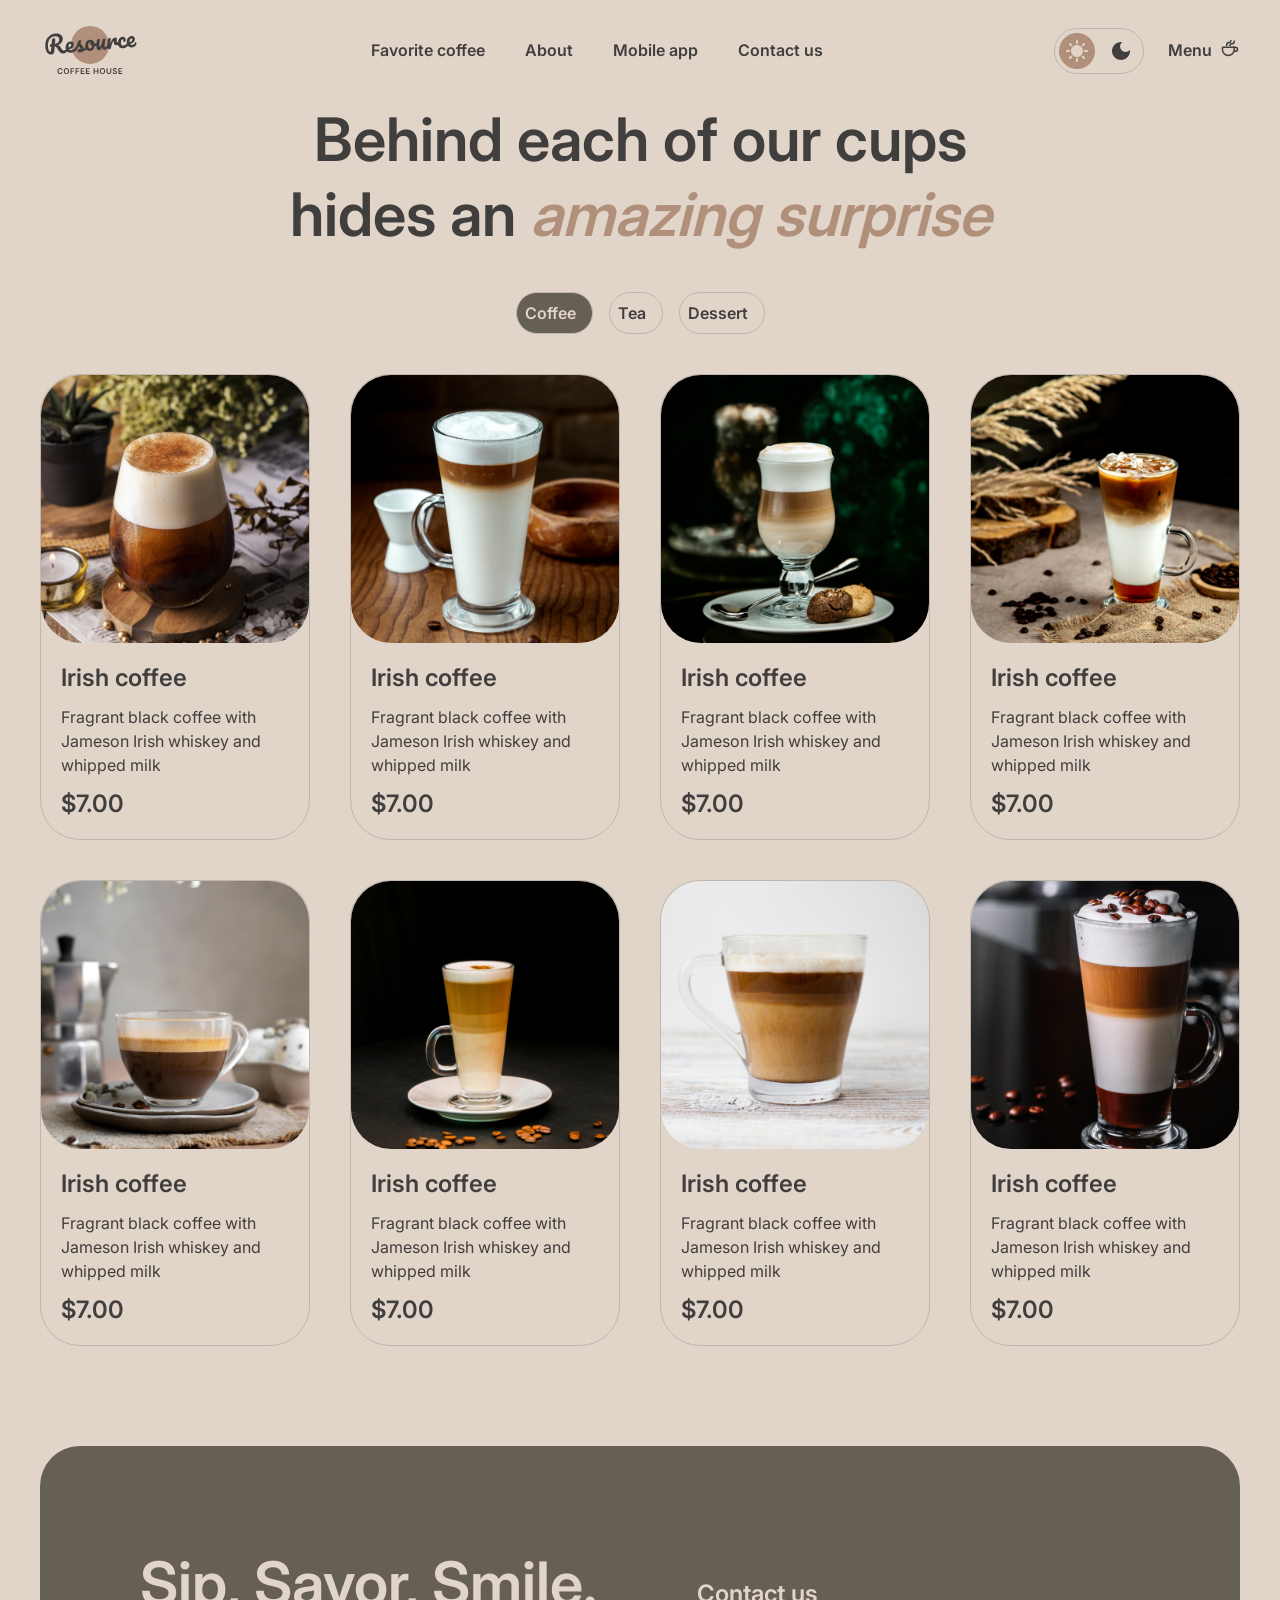
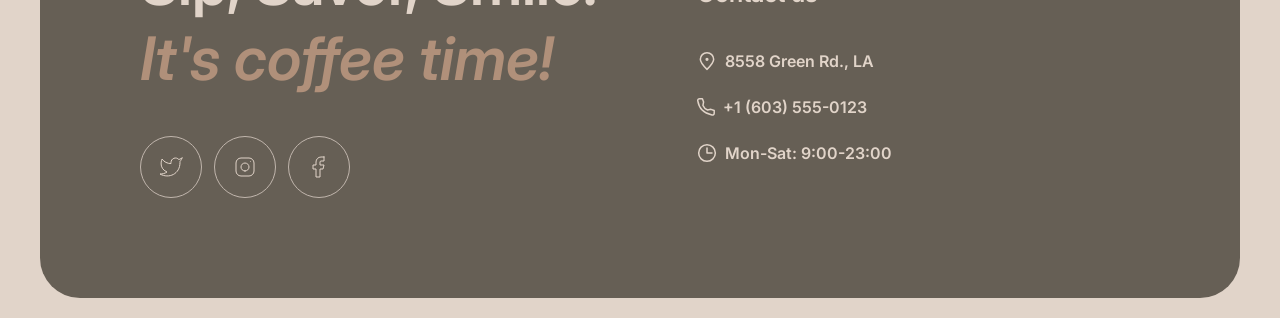
==== catalog.html @ 9a01bef1 "init: start part 2" ====
<!DOCTYPE html>
<html lang="en">

<head>
    <meta charset="UTF-8">
    <meta name="viewport" content="width=device-width, initial-scale=1.0">
    <link rel="shortcut icon" href="assets/icons/coffee-cup.svg" type="image/x-icon">
    <link rel="stylesheet" href="css/style.css">
    <title>Menu</title>
</head>

<body>
    <header class="header">
        <div class="wrapper header__wrapper">
            <a href="index.html">
                <img class="header__logo" src="assets/icons/logo.svg" alt="logo">
            </a>
            <nav class="header__navigation">
                <ul class="navigation">
                    <li class="navigation__item"><a href="index.html#favorite-coffee" class="header__link">Favorite
                            coffee</a>
                    </li>
                    <li class="navigation__item"><a href="index.html#about" class="header__link">About</a></li>
                    <li class="navigation__item"><a href="index.html#mobile-app" class="header__link">Mobile app</a>
                    </li>
                    <li class="navigation__item"><a href="#contact-us" class="header__link">Contact us</a></li>
                </ul>
            </nav>
            <div class="header__actions">
                <button class="theme-switch" type="button">
                    <span class="theme-switch__item theme-switch__item_active">
                        <img src="assets/icons/sun.svg" alt="Light theme" class="theme-switch__icon">
                    </span>
                    <span class="theme-switch__item">
                        <img src="assets/icons/moon.svg" alt="Dark theme"
                            class="theme-switch__icon theme-switch__icon_default">

                        <img src="assets/icons/moon-light.svg" alt=""
                            class="theme-switch__icon theme-switch__icon_hover">
                    </span>
                </button>
                <a href="catalog.html" class="header__link header__menu">Menu<img src="assets/icons/coffee-cup.svg"
                        alt="coffee-cup" class="header__icon"></a>
                <button class="hamburger" type="button">
                    <span class="hamburger__line"></span>
                </button>
            </div>
        </div>
    </header>

    <main class="menu">
        <div class="wrapper menu__wrapper">

            <h1 class="menu__title">
                Behind each of our cups hides an <span class="menu__accent">amazing surprise</span>
            </h1>

            <div class="menu__tabs">
                <button class="menu__tab menu__tab_active" type="button">
                    <span class="menu__tab-icon"></span>
                    Coffee
                </button>

                <button class="menu__tab" type="button">
                    <span class="menu__tab-icon">
                    </span>
                    Tea
                </button>

                <button class="menu__tab" type="button">
                    <span class="menu__tab-icon"></span>
                    Dessert
                </button>
            </div>
            <div class="menu__grid">
                <article class="card">
                    <img src="assets/images/coffee-1.jpg" alt="" class="card__image">

                    <div class="card__content">
                        <h2 class="card__title">Irish coffee</h2>
                        <p class="card__description">Fragrant black coffee with Jameson Irish whiskey and whipped milk
                        </p>
                        <p class="card__price">$7.00</p>
                    </div>
                </article>

                <article class="card">
                    <img src="assets/images/coffee-2.jpg" alt="" class="card__image">

                    <div class="card__content">
                        <h2 class="card__title">Irish coffee</h2>
                        <p class="card__description">Fragrant black coffee with Jameson Irish whiskey and whipped milk
                        </p>
                        <p class="card__price">$7.00</p>
                    </div>
                </article>

                <article class="card">
                    <img src="assets/images/coffee-3.jpg" alt="" class="card__image">

                    <div class="card__content">
                        <h2 class="card__title">Irish coffee</h2>
                        <p class="card__description">Fragrant black coffee with Jameson Irish whiskey and whipped milk
                        </p>
                        <p class="card__price">$7.00</p>
                    </div>
                </article>

                <article class="card">
                    <img src="assets/images/coffee-4.jpg" alt="" class="card__image">

                    <div class="card__content">
                        <h2 class="card__title">Irish coffee</h2>
                        <p class="card__description">Fragrant black coffee with Jameson Irish whiskey and whipped milk
                        </p>
                        <p class="card__price">$7.00</p>
                    </div>
                </article>

                <article class="card card_hidden">
                    <img src="assets/images/coffee-5.jpg" alt="" class="card__image">

                    <div class="card__content">
                        <h2 class="card__title">Irish coffee</h2>
                        <p class="card__description">Fragrant black coffee with Jameson Irish whiskey and whipped milk
                        </p>
                        <p class="card__price">$7.00</p>
                    </div>
                </article>

                <article class="card card_hidden">
                    <img src="assets/images/coffee-6.jpg" alt="" class="card__image">

                    <div class="card__content">
                        <h2 class="card__title">Irish coffee</h2>
                        <p class="card__description">Fragrant black coffee with Jameson Irish whiskey and whipped milk
                        </p>
                        <p class="card__price">$7.00</p>
                    </div>
                </article>

                <article class="card card_hidden">
                    <img src="assets/images/coffee-7.jpg" alt="" class="card__image">

                    <div class="card__content">
                        <h2 class="card__title">Irish coffee</h2>
                        <p class="card__description">Fragrant black coffee with Jameson Irish whiskey and whipped milk
                        </p>
                        <p class="card__price">$7.00</p>
                    </div>
                </article>

                <article class="card card_hidden">
                    <img src="assets/images/coffee-8.jpg" alt="" class="card__image">

                    <div class="card__content">
                        <h2 class="card__title">Irish coffee</h2>
                        <p class="card__description">Fragrant black coffee with Jameson Irish whiskey and whipped milk
                        </p>
                        <p class="card__price">$7.00</p>
                    </div>
                </article>

            </div>
            <button class="menu__refresh" type="button">
                <img src="assets/icons/refresh.svg" alt="Load more">
            </button>
        </div>
    </main>

    <footer id="contact-us" class="footer">
        <div class="wrapper footer__wrapper">
            <div class="footer__inner">
                <div class="footer__offer">
                    <h2 class="footer__title">Sip, Savor, Smile.<br>
                        <span class="footer__accent">It's coffee time!</span>
                    </h2>
                    <div class="footer__social">
                        <a href="https://x.com/?lang=ru" class="footer__social-button"><img
                                src="assets/icons/twitter.svg" alt="Twitter"></a>
                        <a href="https://www.instagram.com/?hl=ru" class="footer__social-button"><img
                                src="assets/icons/instagram.svg" alt="Instagram"></a>
                        <a href="https://www.facebook.com/?_rdr" class="footer__social-button"><img
                                src="assets/icons/facebook.svg" alt="Facebook"></a>
                    </div>
                </div>
                <address class="footer__contacts">
                    <strong class="footer__contacts-title">Contact us</strong>
                    <div class="footer__contact-info">
                        <a href="https://www.google.com/maps/search/?api=1&query=Green+Rd%2C+Los+Angeles%2C+CA"
                            target="_blank" rel="noopener noreferrer"
                            class="footer__contact-item footer__contact-link"><img src="assets/icons/pin-alt.svg"
                                alt="">8558 Green Rd., LA</a>
                        <a href="tel:+16035550123" class="footer__contact-item footer__contact-link"><img
                                src="assets/icons/path.svg" alt="">+1
                            (603)
                            555-0123</a>
                        <p class="footer__contact-item"><img src="assets/icons/clock.svg" alt="">Mon-Sat: 9:00-23:00</p>
                    </div>
                </address>
            </div>
        </div>
    </footer>
<script src="js/script.js"></script>
</body>

</html>
---- css/style.css ----
:root {
    /* background */
    --color-background-page: #E1D4C9;
    --color-background-container: #665F55;

    /* text */
    --color-text-primary: #403F3D;
    --color-text-accent: #B0907A;
    --color-text-inverse: #E1D4C9;

    /* border */
    --color-border-primary: #C1B6AD;

}

@font-face {
    font-family: 'Inter Variable';
    src: url('../assets/fonts/Inter-VariableFont_opsz,wght.ttf') format('truetype');
    font-weight: 100 900;
    font-style: normal;
    font-display: swap;
}

@font-face {
    font-family: 'Inter Variable Italic';
    src: url('../assets/fonts/Inter-Italic-VariableFont_opsz,wght.ttf') format('truetype');
    font-weight: 100 900;
    font-style: italic;
    font-display: swap;
}

* {
    padding: 0;
    margin: 0;
    box-sizing: border-box;
}

html {
    font-size: 62.5%;
    scroll-behavior: smooth;
}

body {
    font-family: 'Inter Variable', sans-serif;
}

.wrapper {
    max-width: 144rem;
    width: 100%;
    margin: 0 auto;
    padding: 0 4rem;
}

.header__logo {
    width: 10rem;
    height: 6rem;
}

.header__icon {
    width: 2rem;
    height: 2rem;
}

.header__wrapper {
    padding-top: 2rem;
    padding-bottom: 2rem;
    display: flex;
    justify-content: space-between;
    align-items: center;
}

.header {
    background-color: var(--color-background-page);
}

.navigation {
    display: flex;
    gap: 4rem;
}

.navigation__item {
    list-style: none;
}

.header__link {
    font-weight: 600;
    font-size: 1.6rem;
    line-height: 1.5;
    color: var(--color-text-primary);
    text-decoration: none;
    display: flex;
    gap: 0.8rem;
    transition: border-color 0.3s;
    border-bottom: 0.2rem solid transparent;
}

.header__link:hover {
    border-bottom: 0.2rem solid var(--color-text-primary);
}

.header__actions {
    display: flex;
    align-items: center;
    gap: 2.4rem;
}

.theme-switch {
    border: 0.1rem solid var(--color-border-primary);
    border-radius: 10rem;
    background-color: var(--color-background-page);
    display: flex;
    gap: 0.8rem;
    padding: 0.4rem;
    cursor: pointer;
}

.theme-switch__item {
    width: 3.6rem;
    height: 3.6rem;
    border-radius: 50%;

    display: flex;
    align-items: center;
    justify-content: center;
}

.theme-switch__item_active {
    background-color: var(--color-text-accent);
}

.theme-switch__icon_hover {
    display: none;
}

.theme-switch:hover .theme-switch__item:not(.theme-switch__item_active) .theme-switch__icon_default {
    display: none;
}

.theme-switch:hover .theme-switch__item:not(.theme-switch__item_active) {
    background-color: var(--color-background-container);
}

.theme-switch:hover .theme-switch__item:not(.theme-switch__item_active) .theme-switch__icon_hover {
    display: block;
}

.footer {
    background-color: var(--color-background-page);
}

.footer__wrapper {
    padding-bottom: 2rem;
}

.footer__inner {
    border-radius: 4rem;
    background-color: var(--color-background-container);
    padding: 10rem;

    display: flex;
    align-items: center;
    gap: 10rem;
}

.footer__title {
    font-family: inherit;
    font-size: 6rem;
    font-weight: 600;
    line-height: 1.25;
    color: var(--color-text-inverse);
}

.footer__accent {
    font-family: 'Inter Variable Italic', sans-serif;
    font-style: italic;
    font-variation-settings: "ital"1;
    color: var(--color-text-accent);
}

.footer__offer {
    display: flex;
    flex-direction: column;
    gap: 4rem;
}

.footer__social-button {
    display: flex;
    align-items: center;
    justify-content: center;
    border-radius: 50%;
    border: 0.1rem solid var(--color-border-primary);
    padding: 1.8rem;
    text-decoration: none;
    transition: background-color 0.3s;
}

.footer__social {
    display: flex;
    gap: 1.2rem;
}

.footer__contacts-title {
    font-size: 2.4rem;
    font-weight: 600;
    line-height: 1.25;
    font-style: normal;
    color: var(--color-text-inverse);
}

.footer__contacts {
    display: flex;
    flex-direction: column;
    gap: 4rem;
}

.footer__contact-info {
    display: flex;
    flex-direction: column;
    gap: 1.6rem;
}

.footer__contact-item {
    display: flex;
    align-items: center;
    gap: 0.8rem;

    font-style: normal;
    color: var(--color-text-inverse);
    font-weight: 600;
    font-size: 1.6rem;
    line-height: 1.5;
}

.footer__contact-link {
    align-self: flex-start;
    text-decoration: none;
    border-bottom: 0.2rem solid transparent;
    padding-bottom: 0.4rem;
    transition: border-color 0.3s;
}

.footer__contact-link:hover {
    border-bottom: 0.2rem solid var(--color-text-inverse);
}

.footer__social-button:hover {
    background-color: var(--color-background-page);
}

.footer__social-button img {
    transition: filter 0.3s;
}

.footer__social-button:hover img {
    filter: brightness(0) saturate(100%) invert(37%) sepia(8%) saturate(560%) hue-rotate(356deg) brightness(91%) contrast(88%);
}

.main {
    background-color: var(--color-background-page);
    padding-bottom: 10rem;

    display: flex;
    flex-direction: column;
    gap: 10rem;
}

.hero {
    background-image: url('../assets/images/img-hero.jpg');
    background-size: cover;
    background-position: center;
    background-repeat: no-repeat;
    border-radius: 4rem;
    padding: 10rem;

    display: flex;
    flex-direction: column;
    align-items: flex-start;
    gap: 4rem;
}

.hero__title {
    font-size: 7.2rem;
    font-weight: 600;
    line-height: 1.05;
    color: var(--color-text-inverse);
    max-width: 53rem;
}

.hero__accent {
    color: var(--color-text-accent);
    font-style: italic;
}

.hero__description {
    font-size: 1.6rem;
    font-weight: 400;
    line-height: 1.5;
    color: var(--color-text-inverse);
    max-width: 53rem;
}

.hero__button {
    width: 20rem;

    font-size: 1.6rem;
    font-weight: 600;
    line-height: 1.5;
    color: var(--color-text-primary);
    background-color: var(--color-text-inverse);
    padding: 2rem 0;
    border: none;
    border-radius: 10rem;
    cursor: pointer;
    text-decoration: none;

    display: flex;
    align-items: center;
    justify-content: center;
    gap: 0.8rem;
}

.hero__button::after {
    content: '';
    width: 2rem;
    height: 2rem;
    background-image: url('../assets/icons/coffee-cup.svg');
    background-size: contain;
    background-repeat: no-repeat;

    display: none;
}

.hero__button:hover::after {
    display: block;
}

.main__wrapper {
    display: flex;
    flex-direction: column;
    gap: 10rem;
}

.favorite-coffee {
    display: flex;
    flex-direction: column;
    gap: 4rem;
}

.favorite-coffee__title {
    font-size: 6rem;
    font-weight: 600;
    line-height: 1.25;
    color: var(--color-text-primary);
    text-align: center;
}

.favorite-coffee__accent {
    font-style: italic;
    color: var(--color-text-accent);
}

.slider {
    display: flex;
    justify-content: space-between;
    align-items: center;
}

.slider__button {
    width: 6rem;
    height: 6rem;
    border-radius: 50%;
    border: 0.1rem solid var(--color-background-container);
    background-color: var(--color-background-page);

    flex-shrink: 0;

    cursor: pointer;
    transition: background-color 0.3s;
}

.slide__title {
    font-size: 2.4rem;
    font-weight: 600;
    line-height: 1.25;
    color: var(--color-text-primary);
}

.slide__description {
    font-size: 1.6rem;
    font-weight: 400;
    line-height: 1.5;
    color: var(--color-text-primary);

    max-width: 46rem;
    text-align: center;
}

.slide__price {
    font-size: 2.4rem;
    font-weight: 600;
    line-height: 1.25;
    color: var(--color-text-primary);
}

.slider__content {
    display: flex;
    flex-direction: column;
    min-width: 0;
}

.slide__img {
    margin-bottom: 2rem;
}

.slide__info {
    display: flex;
    flex-direction: column;
    align-items: center;
    gap: 1.6rem;
    margin-bottom: 4rem;
}

.slide__control {
    width: 4rem;
    height: 0.4rem;
    background-color: var(--color-border-primary);
    border-radius: 0.2rem;
}

.slide__control_active {
    background-color: var(--color-background-container);
}

.slider__controls {
    display: flex;
    justify-content: center;
    gap: 1.2rem;
}

.slider__img {
    transition: filter 0.3s;
}

.slider__button:hover .slider__img {
    filter: brightness(0) saturate(100%) invert(86%) sepia(9%) saturate(300%) hue-rotate(350deg) brightness(91%) contrast(90%);
}

.slider__button:hover {
    background-color: var(--color-background-container);
}

.about {
    display: flex;
    flex-direction: column;
    gap: 4rem;
}

.about__description {
    font-size: 6rem;
    font-weight: 600;
    line-height: 1.25;
    color: var(--color-text-primary);
}

.about__accent {
    font-style: italic;
    color: var(--color-text-accent);
}

.about__images {
    display: flex;
    gap: 4rem;
}

.about__images-column {
    display: flex;
    flex-direction: column;
    gap: 4rem;
    flex: 1;
}

.about__img {
    width: 100%;
    object-fit: cover;
    border-radius: 2rem;
    transition: transform 0.3s ease;
}

.about__img:hover {
    transform: scale(0.9);
}

.about__img_large {
    aspect-ratio: 660 / 590;
}

.about__img_small {
    aspect-ratio: 660 / 430;
}

.mobile-app {
    display: flex;
    gap: 10rem;
}

.mobile-app__title {
    font-size: 6rem;
    font-weight: 600;
    line-height: 1.25;
    color: var(--color-text-primary);
}

.mobile-app__accent {
    font-style: italic;
    color: var(--color-text-accent);
}

.mobile-app__content {
    display: flex;
    flex-direction: column;
    gap: 4rem;
    justify-content: center;
}

.mobile-app__description {
    font-size: 1.6rem;
    font-weight: 400;
    line-height: 1.5;
    color: var(--color-text-primary);
}

.mobile-app__button {
    text-decoration: none;

    display: flex;
    gap: 0.8rem;
    align-items: center;

    padding-left: 2rem;
    padding-top: 1.2rem;
    padding-bottom: 1.2rem;
    border: 0.1rem solid var(--color-background-container);
    border-radius: 10rem;

    width: 20rem;
    color: var(--color-text-primary);
}

.mobile-app__buttons {
    display: flex;
    gap: 2rem;
}

.mobile-app__button-name {
    font-size: 1.6rem;
    font-weight: 600;
    line-height: 1.5;
    color: var(--color-text-primary);

    display: flex;
    flex-direction: column;
    gap: 0.2rem;
}

.mobile-app__button-label {
    font-size: 1rem;
    font-weight: 600;
    line-height: 1.4;
    color: var(--color-text-primary);
    transition: background-color 0.3s, color 0.3s;
}

.mobile-app__button:hover {
    background-color: var(--color-background-container);
    color: var(--color-text-inverse);
    border-color: var(--color-background-container);
}

.mobile-app__button img {
    transition: filter 0.3s;
}

.mobile-app__button:hover img {
    filter: brightness(0) saturate(100%) invert(86%) sepia(9%) saturate(300%) hue-rotate(350deg) brightness(91%) contrast(90%);
}

.mobile-app__button-name,
.mobile-app__button-label {
    color: inherit;
}

.mobile-app__img {
    max-width: 100%;
    height: auto;
    object-position: center;
    display: block;
}

.slide {
    display: none;
}

.slide_active {
    display: flex;
    flex-direction: column;
}

.menu {
    background-color: var(--color-background-page);
    padding-bottom: 10rem;
}

.menu__title {
    font-size: 6rem;
    font-weight: 600;
    line-height: 1.25;
    color: var(--color-text-primary);

    max-width: 80rem;

    text-align: center;

}

.menu__accent {
    color: var(--color-text-accent);
    font-style: italic;
}

.menu__wrapper {
    display: flex;
    flex-direction: column;
    align-items: center;
    gap: 4rem;
}

.menu__tabs {
    display: flex;
    gap: 1.6rem;
}

.menu__tab {
    font-family: inherit;
    font-weight: 600;
    font-size: 1.6rem;
    line-height: 1.5;
    border-radius: 10rem;
    padding: 0.8rem 1.6rem 0.8rem 0.8rem;
    border: 0.1rem solid var(--color-border-primary);
    color: var(--color-text-primary);
    background-color: var(--color-background-page);
    cursor: pointer;
    transition: background-color 0.3s, color 0.3s;
}

.menu__tab_active {
    background-color: var(--color-background-container);
    color: var(--color-text-inverse);
}

.menu__tab:hover {
    background-color: var(--color-background-container);
    color: var(--color-text-inverse);
}

.card__title {
    font-weight: 600;
    font-size: 2.4rem;
    line-height: 1.25;
    color: var(--color-text-primary);
}

.card__description {
    font-weight: 400;
    font-size: 1.6rem;
    line-height: 1.5;
    color: var(--color-text-primary);
}

.card__price {
    font-weight: 600;
    font-size: 2.4rem;
    line-height: 1.25;
    color: var(--color-text-primary);
}

.card {
    display: flex;
    flex-direction: column;
    border: 0.1rem solid var(--color-border-primary);
    border-radius: 4rem;
    width: calc((100% - 12rem) / 4);
    transition: transform 0.3s ease;
}

.card:hover {
    transform: scale(0.9);
}

.card__image {
    border-radius: 4rem;
}

.card__content {
    padding: 2rem;

    display: flex;
    flex-direction: column;
    gap: 1.2rem;
}

.menu__grid {
    display: flex;
    flex-wrap: wrap;
    gap: 4rem;
}

.hamburger {
    display: none;
    position: relative;
    width: 4.4rem;
    height: 4.4rem;
    border: 0.1rem solid var(--color-background-container);
    background-color: var(--color-background-page);
    border-radius: 50%;

    cursor: pointer;
    flex-shrink: 0;

    &::after {
        content: '';
        display: inline-block;
        position: absolute;
        background-color: var(--color-background-container);
        width: 1.8rem;
        height: 0.2rem;
        top: 2.6rem;
        left: 1.3rem;
    }
}

.hamburger__line {
    display: inline-block;
    position: absolute;
    background-color: var(--color-background-container);
    width: 1.8rem;
    height: 0.3rem;
    top: 1.6rem;
    left: 1.3rem;
}

.menu__refresh {
    width: 6rem;
    height: 6rem;
    border: 0.1rem solid var(--color-background-container);
    border-radius: 50%;
    background-color: var(--color-background-page);
    cursor: pointer;
    display: none;
}

@media (max-width: 1240px) {
    .card {
        width: calc((100% - 8rem) / 3);
    }
}

@media (max-width: 1000px) {
    .footer__inner {
        flex-direction: column;
        align-items: flex-start;
    }

    .card {
        width: calc((100% - 4rem) / 2);
    }
}

@media (max-width: 900px) {
    .navigation {
        gap: 1.5rem;
    }
}

@media (max-width: 768px) {
    .hamburger {
        display: block;
    }

    .header__navigation {
        display: none;
    }

    .header__menu {
        display: none;
    }

    .mobile-app__img {
        max-width: 100%;
    }

    .hero {
        padding-left: 6rem;
    }

    .about__images {
        flex-direction: column;
    }

    .about__img_small {
        display: none;
    }

    .mobile-app {
        flex-direction: column;
    }

    .footer__inner {
        flex-direction: column;
        align-items: flex-start;
    }

    .menu__refresh {
        display: block;
    }

    .card_hidden {
        display: none;
    }
}

@media (max-width: 505px) {
    .wrapper {
        padding-left: 1.6rem;
        padding-right: 1.6rem;
    }

    .hero__title {
        font-size: 4.2rem;
        line-height: 1.15;
    }

    .hero {
        padding: 6rem 1.6rem;
    }

    .favorite-coffee__title {
        font-size: 3.2rem;
    }

    .slider__button {
        display: none;
    }

    .about__description {
        font-size: 3.2rem;
    }

    .mobile-app__title {
        font-size: 3.2rem;
    }

    .mobile-app__buttons {
        flex-direction: column;
    }

    .footer__title {
        font-size: 3.2rem;
    }

    .footer__inner {
        padding: 6rem 1.6rem;
        gap: 4rem;
    }

}

@media (max-width: 380px) {
    .wrapper {
        padding-left: 1.6rem;
        padding-right: 1.6rem;
    }

    .hero__title {
        font-size: 4.2rem;
        line-height: 1.15;
    }

    .hero {
        padding: 6rem 1.6rem;
    }

    .favorite-coffee__title {
        font-size: 3.2rem;
    }

    .slider__button {
        display: none;
    }

    .about__description {
        font-size: 3.2rem;
    }

    .about__img_large {
        aspect-ratio: auto;
        height: 59rem;
        object-fit: cover;
    }


    .mobile-app__title {
        font-size: 3.2rem;
    }

    .mobile-app__buttons {
        flex-direction: column;
    }

    .footer__title {
        font-size: 3.2rem;
    }

    .footer__inner {
        padding: 6rem 1.6rem;
        gap: 4rem;
    }

    .header__actions {
        gap: 1.2rem;
    }

    .menu__title {
        font-size: 3.2rem;
    }

    .menu__tabs {
        width: 100%;
    }

    .menu__tab {
        flex: 1;
    }

    .card {
        width: 100%;
    }


}
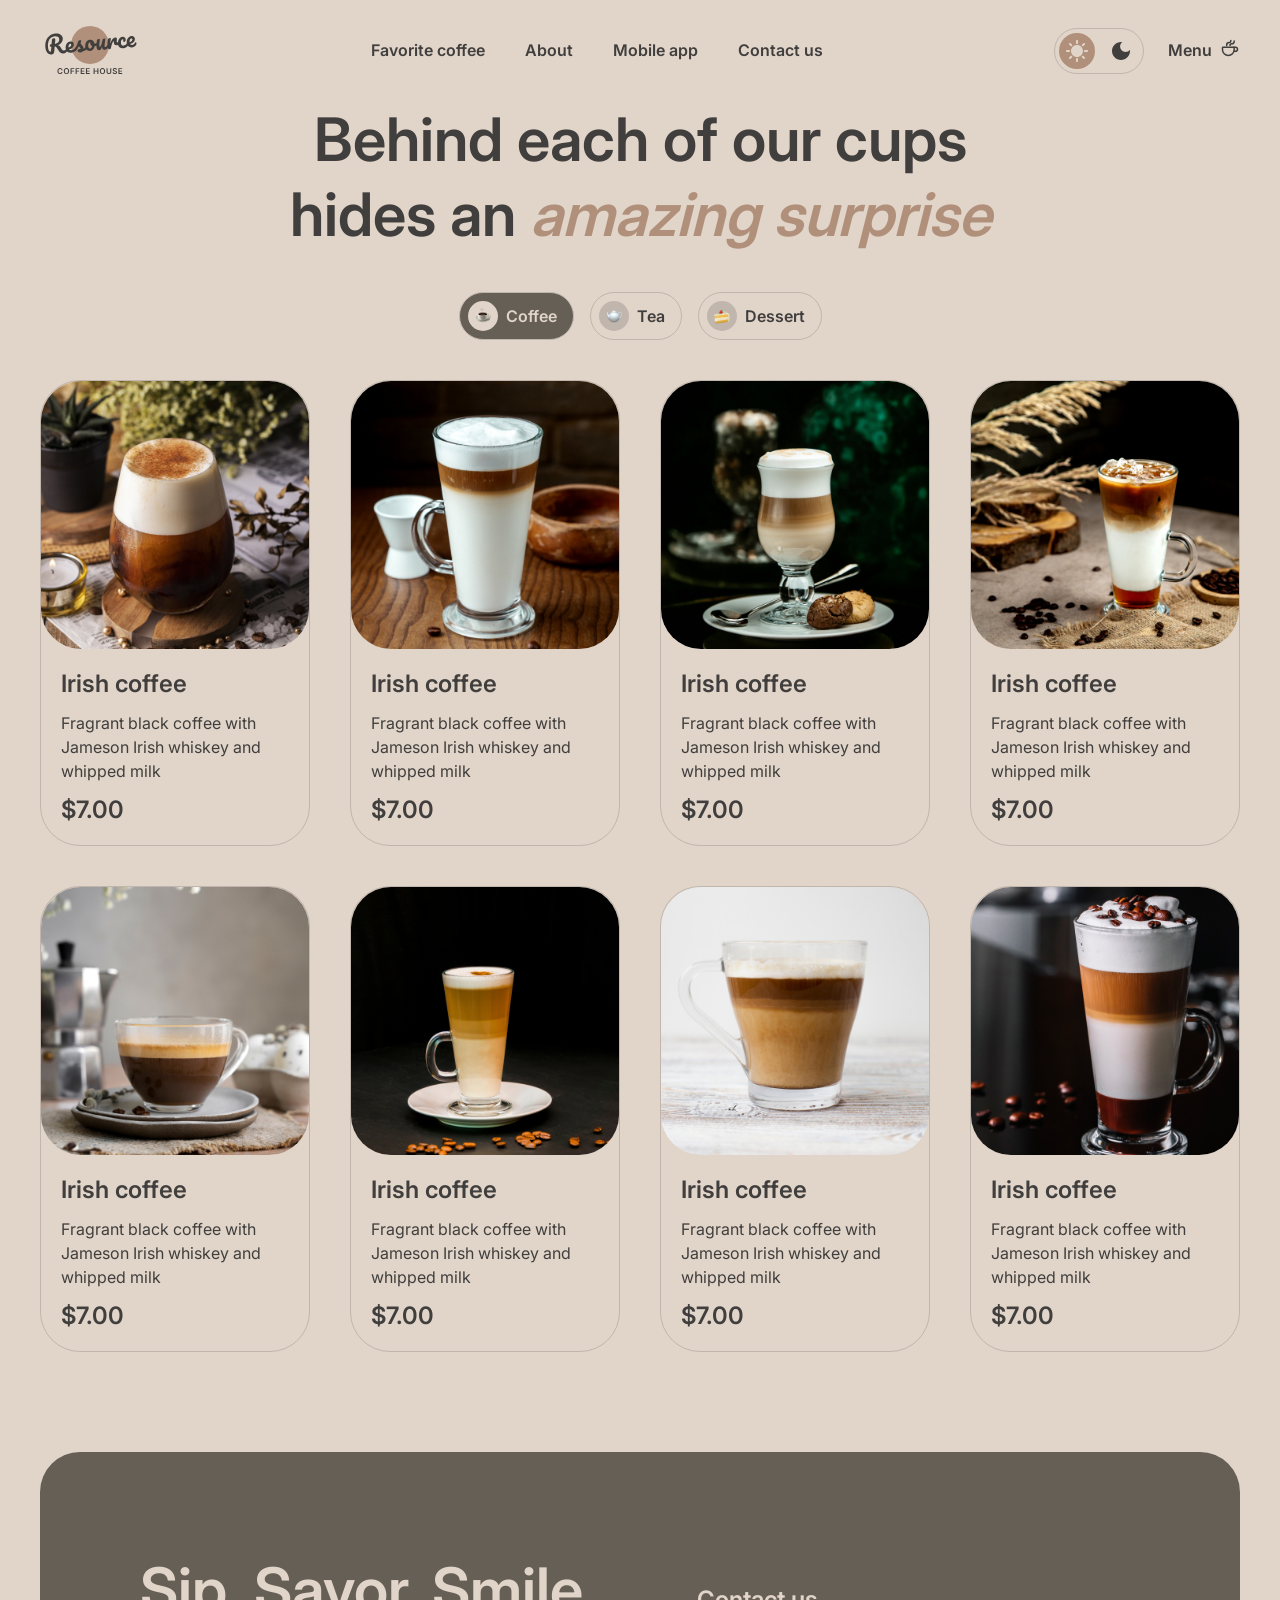
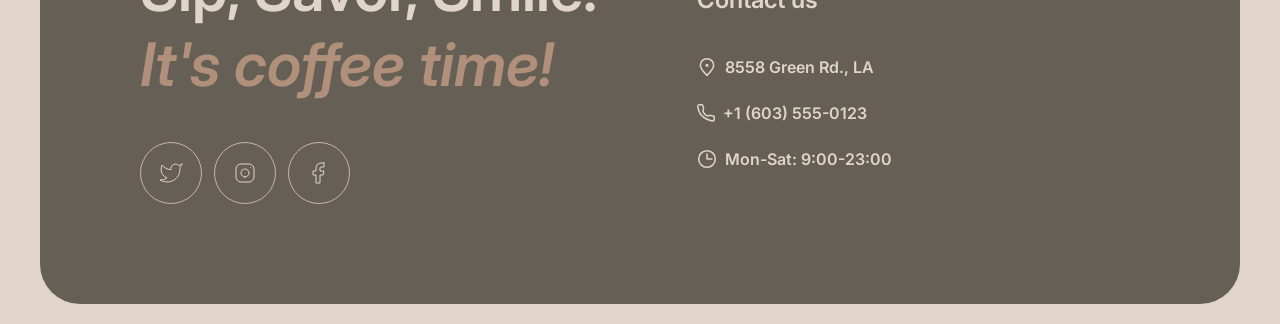
==== commit 44a29841: "fix: add images to menu tabs" ====
--- a/catalog.html
+++ b/catalog.html
@@ -57,18 +57,23 @@
 
             <div class="menu__tabs">
                 <button class="menu__tab menu__tab_active" type="button">
-                    <span class="menu__tab-icon"></span>
+                    <span class="menu__tab-icon menu__tab-icon_active">
+                        <img src="assets/images/coffee.png" alt="" class="menu__tab-img">
+                    </span>
                     Coffee
                 </button>
 
                 <button class="menu__tab" type="button">
                     <span class="menu__tab-icon">
+                        <img src="assets/images/tea.png" alt="" class="menu__tab-img">
                     </span>
                     Tea
                 </button>
 
                 <button class="menu__tab" type="button">
-                    <span class="menu__tab-icon"></span>
+                    <span class="menu__tab-icon">
+                        <img src="assets/images/dessert.png" alt="" class="menu__tab-img">
+                    </span>
                     Dessert
                 </button>
             </div>
@@ -201,7 +206,7 @@
             </div>
         </div>
     </footer>
-<script src="js/script.js"></script>
+    <script src="js/script.js"></script>
 </body>
 
 </html>
--- a/css/style.css
+++ b/css/style.css
@@ -651,6 +651,10 @@
     background-color: var(--color-background-page);
     cursor: pointer;
     transition: background-color 0.3s, color 0.3s;
+
+    display: flex;
+    align-items: center;
+    gap: 0.8rem;
 }
 
 .menu__tab_active {
@@ -661,6 +665,32 @@
 .menu__tab:hover {
     background-color: var(--color-background-container);
     color: var(--color-text-inverse);
+}
+
+.menu__tab-icon {
+    display: flex;
+    justify-content: center;
+    align-items: center;
+    border-radius: 50%;
+    width: 3rem;
+    height: 3rem;
+    padding: 0 0.7rem;
+
+    background-color: var(--color-border-primary);
+    transition: background-color 0.3s;
+}
+
+.menu__tab:hover .menu__tab-icon {
+    background-color: var(--color-text-inverse);
+}
+
+.menu__tab-icon_active {
+    background-color: var(--color-text-inverse);
+}
+
+.menu__tab-img {
+    max-width: 100%;
+    max-height: 100%;
 }
 
 .card__title {
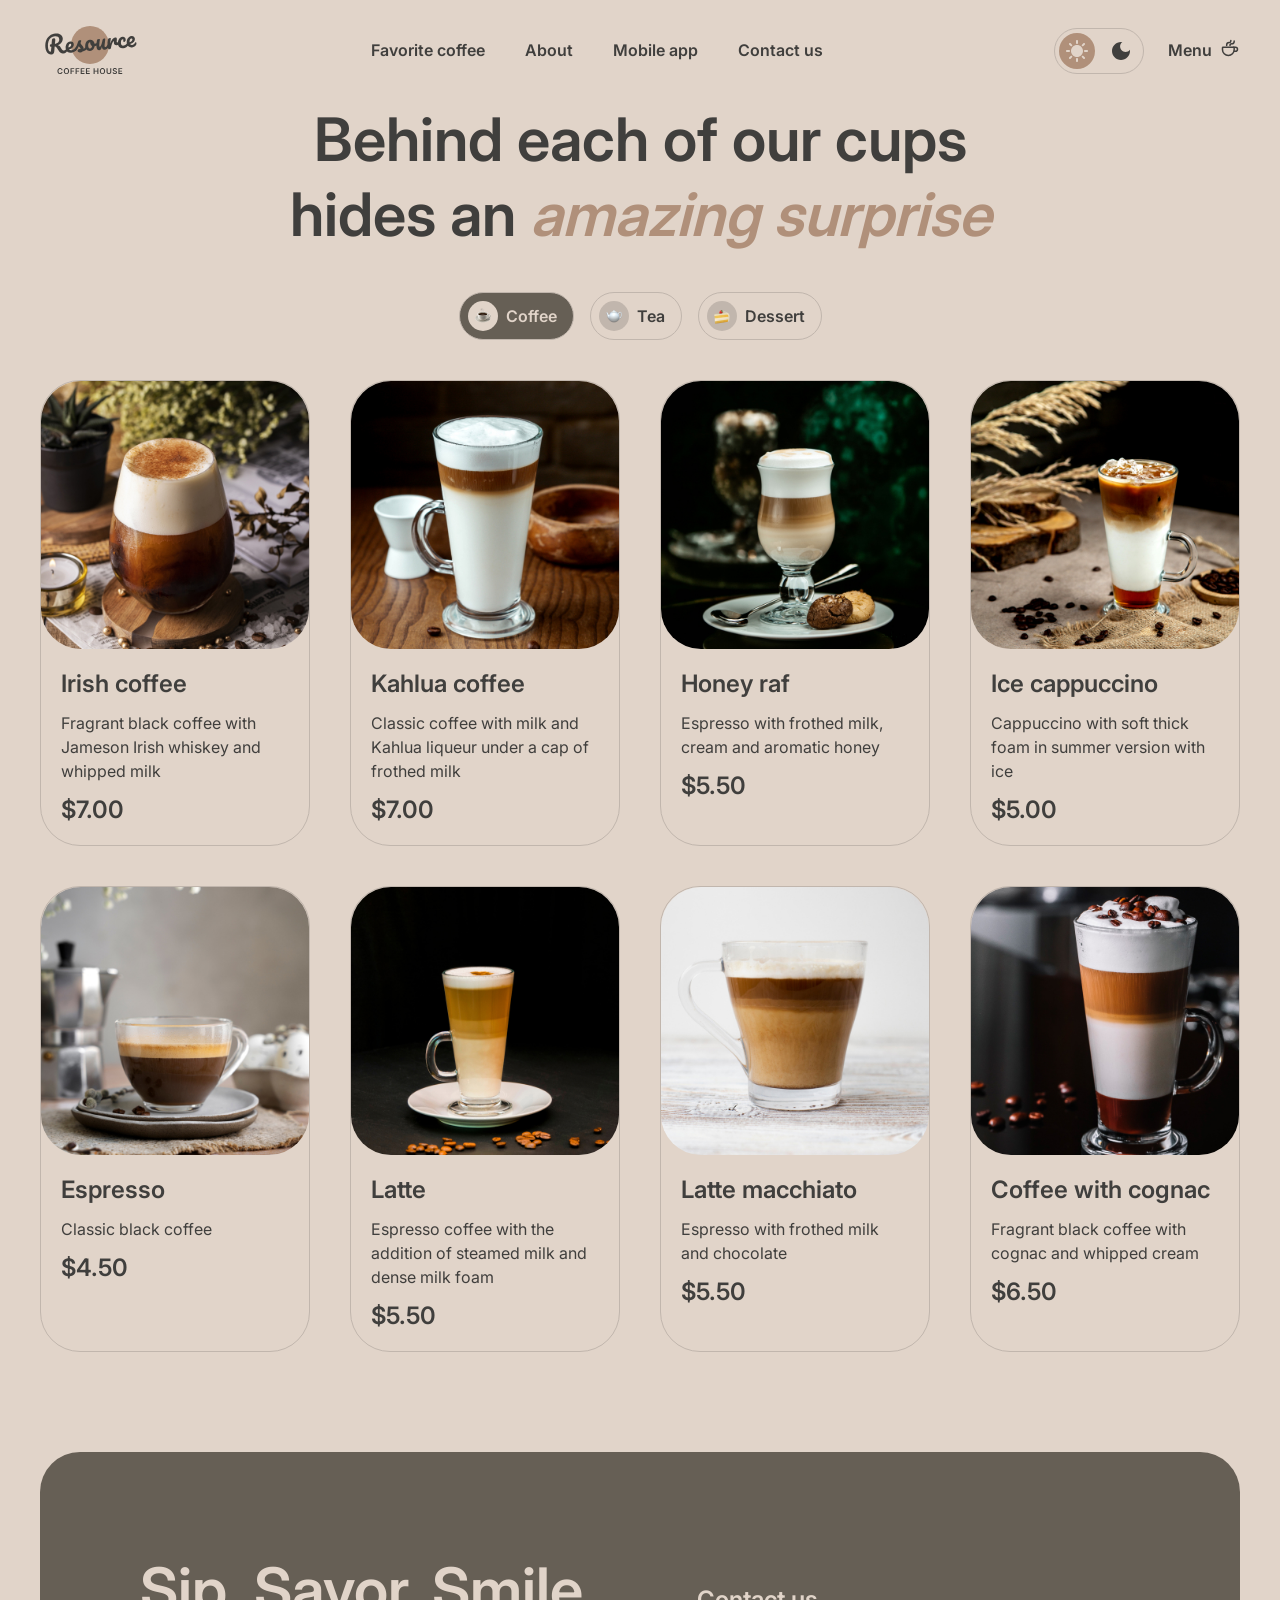
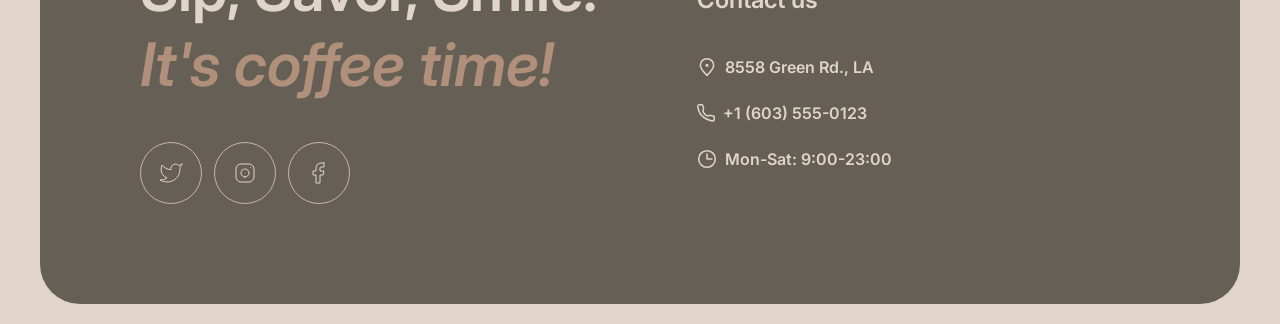
==== commit 8be83c3d: "feat: add product filtering by category" ====
--- a/catalog.html
+++ b/catalog.html
@@ -56,8 +56,8 @@
             </h1>
 
             <div class="menu__tabs">
-                <button class="menu__tab menu__tab_active" type="button">
-                    <span class="menu__tab-icon menu__tab-icon_active">
+                <button class="menu__tab" type="button">
+                    <span class="menu__tab-icon">
                         <img src="assets/images/coffee.png" alt="" class="menu__tab-img">
                     </span>
                     Coffee
@@ -206,7 +206,7 @@
             </div>
         </div>
     </footer>
-    <script src="js/script.js"></script>
+    <script type="module" src="js/catalog.js"></script>
 </body>
 
 </html>
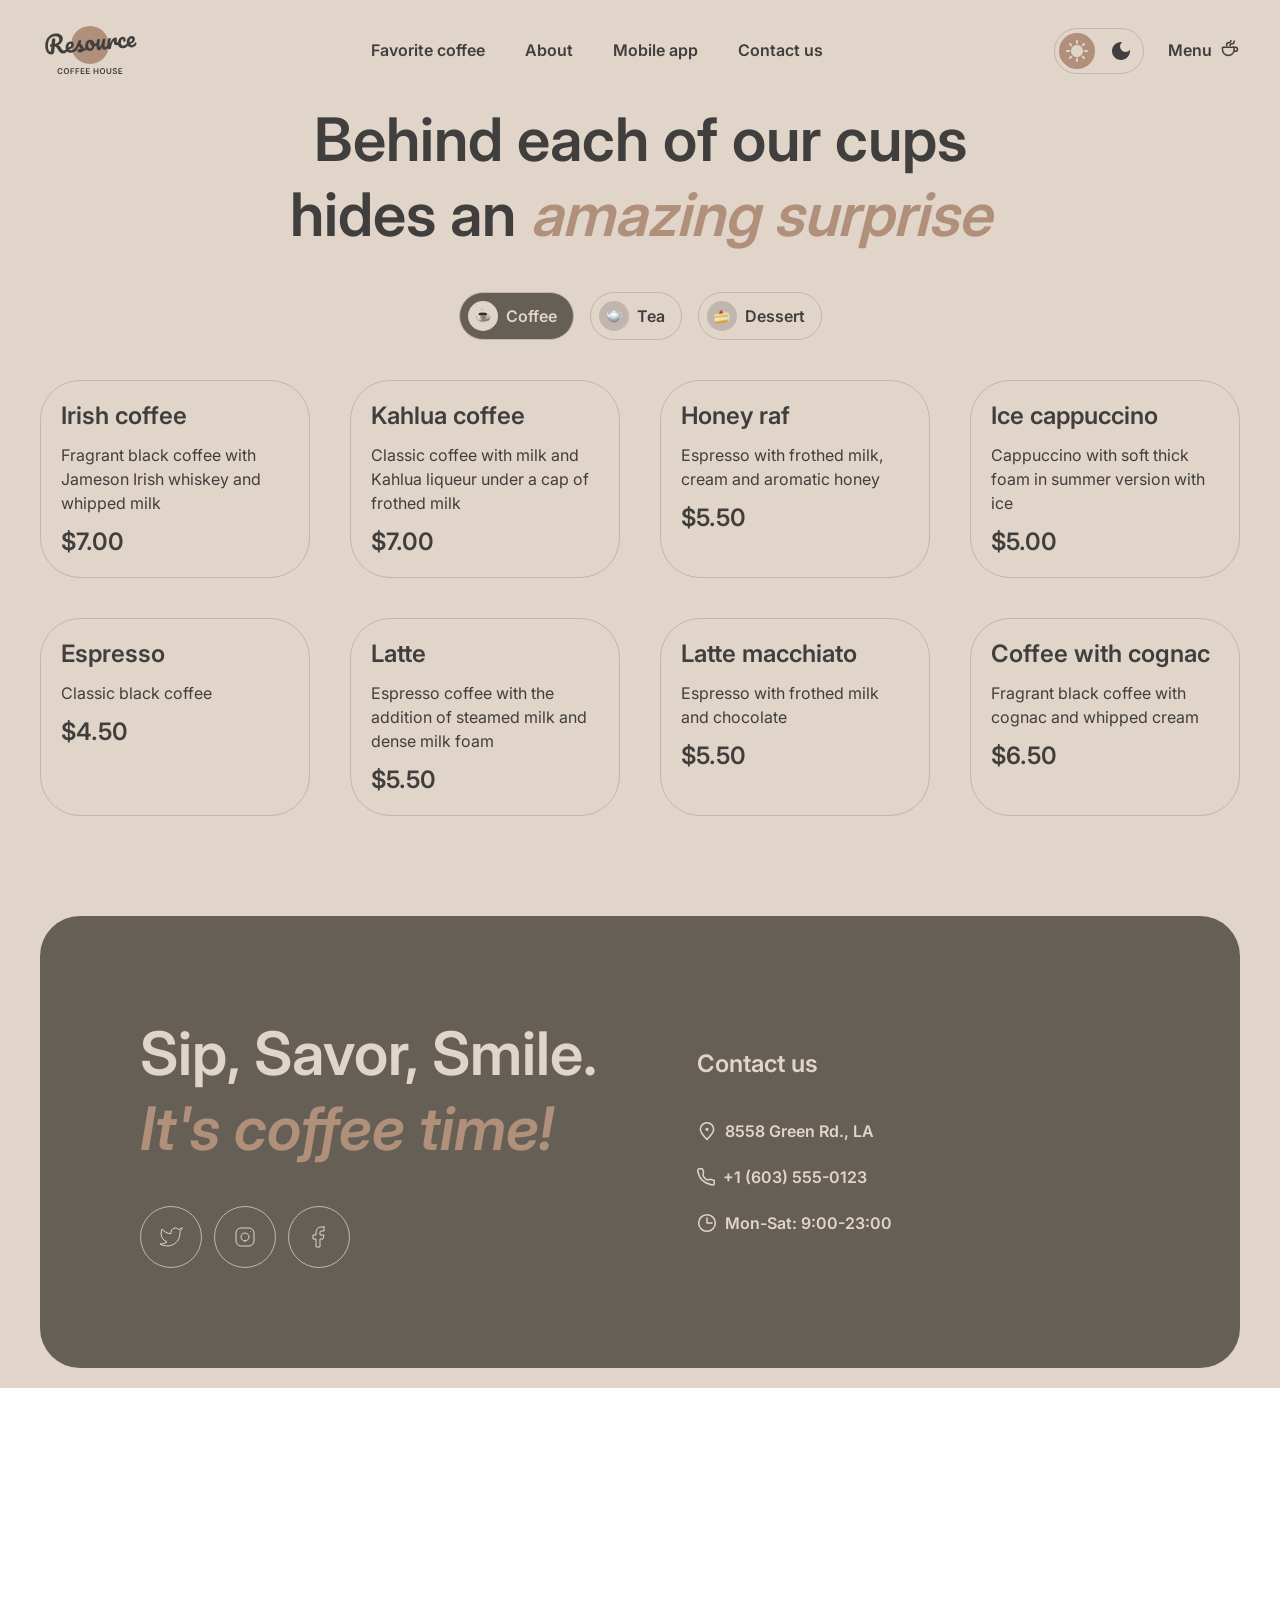
==== commit dca484ed: "feat: add load more functionality" ====
--- a/catalog.html
+++ b/catalog.html
@@ -78,6 +78,7 @@
                 </button>
             </div>
             <div class="menu__grid">
+                <!--
                 <article class="card">
                     <img src="assets/images/coffee-1.jpg" alt="" class="card__image">
 
@@ -165,10 +166,11 @@
                         <p class="card__price">$7.00</p>
                     </div>
                 </article>
-
-            </div>
+                !-->
+            </div>
+
             <button class="menu__refresh" type="button">
-                <img src="assets/icons/refresh.svg" alt="Load more">
+                <img src="assets/icons/refresh.svg" alt="Load more" class="menu__refresh-img">
             </button>
         </div>
     </main>
--- a/css/style.css
+++ b/css/style.css
@@ -787,6 +787,23 @@
     background-color: var(--color-background-page);
     cursor: pointer;
     display: none;
+    transition: background-color 0.3s;
+}
+
+.menu__refresh_hidden {
+    display: hidden;
+}
+
+.menu__refresh-img {
+    transition: filter 0.3s;
+}
+
+.menu__refresh:hover .menu__refresh-img {
+    filter: brightness(0) saturate(100%) invert(86%) sepia(9%) saturate(300%) hue-rotate(350deg) brightness(91%) contrast(90%);
+}
+
+.menu__refresh:hover {
+    background-color: var(--color-background-container);
 }
 
 @media (max-width: 1240px) {
@@ -813,6 +830,10 @@
 }
 
 @media (max-width: 768px) {
+    .menu__refresh.menu__refresh_hidden {
+        display: none;
+    }
+
     .hamburger {
         display: block;
     }
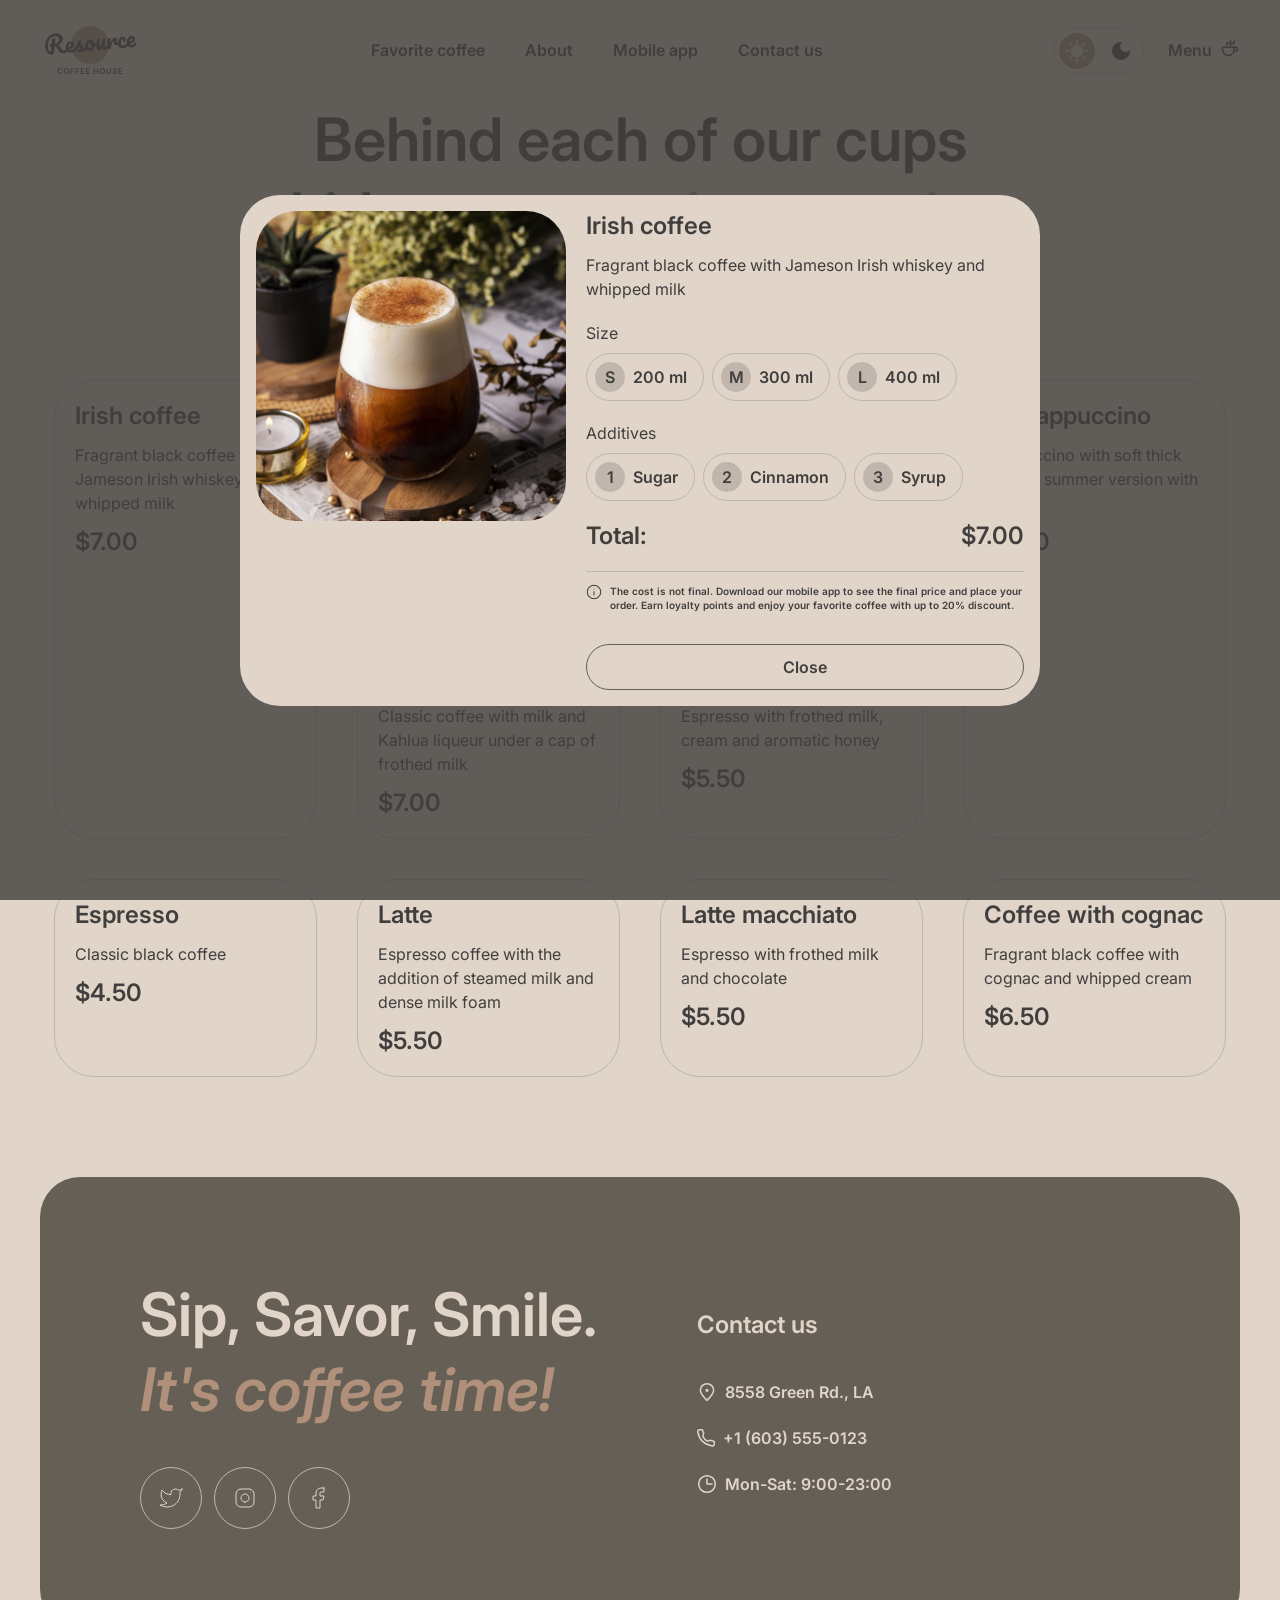
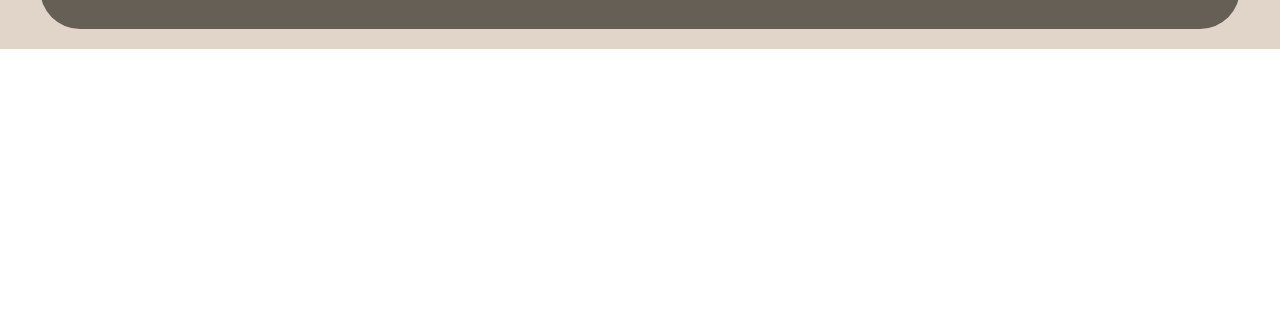
==== commit f41f7675: "feat: add modal window layout" ====
--- a/catalog.html
+++ b/catalog.html
@@ -168,6 +168,102 @@
                 </article>
                 !-->
             </div>
+            <div class="modal">
+                <div class="modal__content">
+                    <div class="modal__img">
+                        <img src="assets/images/coffee-1.jpg" alt="" class="modal__image">
+                    </div>
+                    <div class="modal__description">
+
+                        <div class="modal__main-info">
+                            <p class="modal__title">
+                                Irish coffee
+                            </p>
+
+                            <p class="modal__description-text">
+                                Fragrant black coffee with Jameson Irish whiskey and whipped milk
+                            </p>
+                        </div>
+
+                        <div class="modal__parameter">
+                            <p class="modal__parameter-title">
+                                Size
+                            </p>
+                            <div class="size-tabs">
+                                <button class="size-tabs__tab" type="button">
+                                    <span class="size-tabs__item">
+                                        S
+                                    </span>
+                                    200 ml
+                                </button>
+
+                                <button class="size-tabs__tab" type="button">
+                                    <span class="size-tabs__item">
+                                        M
+                                    </span>
+                                    300 ml
+                                </button>
+
+                                <button class="size-tabs__tab" type="button">
+                                    <span class="size-tabs__item">
+                                        L
+                                    </span>
+                                    400 ml
+                                </button>
+                            </div>
+                        </div>
+
+                        <div class="modal__parameter">
+                            <p class="modal__parameter-title">
+                                Additives
+                            </p>
+                            <div class="additives">
+                                <button class="additives__tab" type="button">
+                                    <span class="additives__tab-item">
+                                        1
+                                    </span>
+                                    Sugar
+                                </button>
+
+                                <button class="additives__tab" type="button">
+                                    <span class="additives__tab-item">
+                                        2
+                                    </span>
+                                    Cinnamon
+                                </button>
+
+                                <button class="additives__tab" type="button">
+                                    <span class="additives__tab-item">
+                                        3
+                                    </span>
+                                    Syrup
+                                </button>
+                            </div>
+                        </div>
+
+                        <div class="modal__total">
+                            <span class="modal__total-label">
+                                Total:
+                            </span>
+                            <span class="modal__total-price">
+                                $7.00
+                            </span>
+                        </div>
+
+                        <div class="modal__alert">
+                            <img src="assets/icons/info-empty.png" alt="" class="modal__alert-img">
+                            <p class="modal__alert-text">
+                                The cost is not final. Download our mobile app to see the final price and place your
+                                order. Earn loyalty points and enjoy your favorite coffee with up to 20% discount.
+                            </p>
+                        </div>
+                        <button class="modal__close-button" type="button">
+                            Close
+                        </button>
+                    </div>
+
+                </div>
+            </div>
 
             <button class="menu__refresh" type="button">
                 <img src="assets/icons/refresh.svg" alt="Load more" class="menu__refresh-img">
--- a/css/style.css
+++ b/css/style.css
@@ -2,6 +2,7 @@
     /* background */
     --color-background-page: #E1D4C9;
     --color-background-container: #665F55;
+    --background-overlay: rgba(64, 63, 61, 0.8);
 
     /* text */
     --color-text-primary: #403F3D;
@@ -486,9 +487,11 @@
     transition: transform 0.3s ease;
 }
 
+/*
 .about__img:hover {
     transform: scale(0.9);
 }
+    */
 
 .about__img_large {
     aspect-ratio: 660 / 590;
@@ -723,9 +726,11 @@
     transition: transform 0.3s ease;
 }
 
+/*
 .card:hover {
     transform: scale(0.9);
 }
+    */
 
 .card__image {
     border-radius: 4rem;
@@ -743,6 +748,8 @@
     display: flex;
     flex-wrap: wrap;
     gap: 4rem;
+    padding: 0 1.4rem;
+    width: 100%;
 }
 
 .hamburger {
@@ -806,6 +813,220 @@
     background-color: var(--color-background-container);
 }
 
+.modal {
+    position: fixed;
+    inset: 0;
+
+    display: flex;
+    align-items: center;
+    justify-content: center;
+
+    background-color: var(--background-overlay);
+
+    z-index: 100;
+}
+
+.modal__content {
+    padding: 1.6rem;
+    background-color: var(--color-text-inverse);
+    border-radius: 4rem;
+    display: flex;
+    gap: 2rem;
+
+    max-width: 80rem;
+}
+
+.modal__image {
+    max-width: 31rem;
+    max-height: auto;
+    border-radius: 4rem;
+}
+
+.modal__description {
+    display: flex;
+    flex-direction: column;
+    gap: 2rem;
+}
+
+.modal__main-info {
+    display: flex;
+    flex-direction: column;
+    gap: 1.2rem;
+}
+
+.modal__parameter {
+    display: flex;
+    flex-direction: column;
+    gap: 0.8rem;
+}
+
+.modal__total {
+    display: flex;
+    justify-content: space-between;
+}
+
+.modal__alert {
+    padding: 1.2rem 0;
+
+    display: flex;
+    gap: 0.8rem;
+    align-items: flex-start;
+
+    border-top: 1px solid var(--color-border-primary);
+
+    font-weight: 600;
+    font-size: 1rem;
+    line-height: 1.4;
+    color: var(--color-text-primary);
+}
+
+.modal__close-button {
+    font-family: inherit;
+    font-size: 1.6rem;
+    font-weight: 600;
+    line-height: 1.5;
+    color: var(--color-text-primary);
+    padding-top: 1rem;
+    padding-bottom: 1rem;
+    border: 0.1rem solid var(--color-background-container);
+    border-radius: 10rem;
+    background-color: var(--color-text-inverse);
+    cursor: pointer;
+}
+
+.modal__close-button:hover {
+    background-color: var(--color-background-container);
+    color: var(--color-text-inverse);
+
+}
+
+.modal__title {
+    font-weight: 600;
+    font-size: 2.4rem;
+    line-height: 1.25;
+    color: var(--color-text-primary);
+}
+
+.modal__description-text {
+    font-weight: 400;
+    font-size: 1.6rem;
+    line-height: 1.5;
+    color: var(--color-text-primary);
+}
+
+.modal__parameter-title {
+    font-weight: 400;
+    font-size: 1.6rem;
+    line-height: 1.5;
+    color: var(--color-text-primary);
+}
+
+.size-tabs__tab {
+    font-family: inherit;
+    font-weight: 600;
+    font-size: 1.6rem;
+    line-height: 1.5;
+
+    background-color: var(--color-text-inverse);
+    border: 0.1rem solid var(--color-border-primary);
+    color: var(--color-text-primary);
+    border-radius: 10rem;
+
+    padding: 0.8rem 1.6rem 0.8rem 0.8rem;
+
+    display: flex;
+    align-items: center;
+    gap: 0.8rem;
+
+    cursor: pointer;
+
+    transition: background-color 0.3s, color 0.3s;
+}
+
+.size-tabs {
+    display: flex;
+    gap: 0.8rem;
+}
+
+.size-tabs__item {
+    display: flex;
+    justify-content: center;
+    align-items: center;
+    border-radius: 50%;
+    width: 3rem;
+    height: 3rem;
+
+    background-color: var(--color-border-primary);
+    color: var(--color-text-primary);
+    transition: background-color 0.3s;
+}
+
+.size-tabs__tab:hover {
+    background-color: var(--color-background-container);
+    color: var(--color-text-inverse);
+}
+
+.size-tabs__tab:hover .size-tabs__item {
+    background-color: var(--color-text-inverse);
+}
+
+.additives {
+    display: flex;
+    gap: 0.8rem;
+}
+
+.additives__tab {
+    font-family: inherit;
+    font-weight: 600;
+    font-size: 1.6rem;
+    line-height: 1.5;
+
+    background-color: var(--color-text-inverse);
+    border: 0.1rem solid var(--color-border-primary);
+    color: var(--color-text-primary);
+    border-radius: 10rem;
+
+    padding: 0.8rem 1.6rem 0.8rem 0.8rem;
+
+    display: flex;
+    align-items: center;
+    gap: 0.8rem;
+
+    cursor: pointer;
+
+    transition: background-color 0.3s, color 0.3s;
+}
+
+.additives__tab-item {
+    display: flex;
+    justify-content: center;
+    align-items: center;
+    border-radius: 50%;
+    width: 3rem;
+    height: 3rem;
+
+    background-color: var(--color-border-primary);
+    color: var(--color-text-primary);
+    transition: background-color 0.3s;
+}
+
+.additives__tab:hover {
+    background-color: var(--color-background-container);
+    color: var(--color-text-inverse);
+}
+
+.additives__tab:hover .additives__tab-item {
+    background-color: var(--color-text-inverse);
+}
+
+.modal__total {
+    font-weight: 600;
+    font-size: 2.4rem;
+    line-height: 1.25;
+    color: var(--color-text-primary);
+}
+
+
 @media (max-width: 1240px) {
     .card {
         width: calc((100% - 8rem) / 3);
@@ -923,7 +1144,12 @@
         padding: 6rem 1.6rem;
         gap: 4rem;
     }
-
+}
+
+@media (max-width: 480px) {
+    .card {
+        width: 100%;
+    }
 }
 
 @media (max-width: 380px) {
@@ -986,16 +1212,24 @@
     }
 
     .menu__tabs {
-        width: 100%;
+        gap: 0.8rem;
     }
 
     .menu__tab {
         flex: 1;
     }
 
-    .card {
-        width: 100%;
-    }
-
-
+    .menu__grid {
+        padding: 0 1.9rem;
+    }
+}
+
+@media (hover: hover) and (pointer: fine) {
+    .about__img:hover {
+        transform: scale(0.9);
+    }
+
+    .card:hover {
+        transform: scale(0.9);
+    }
 }
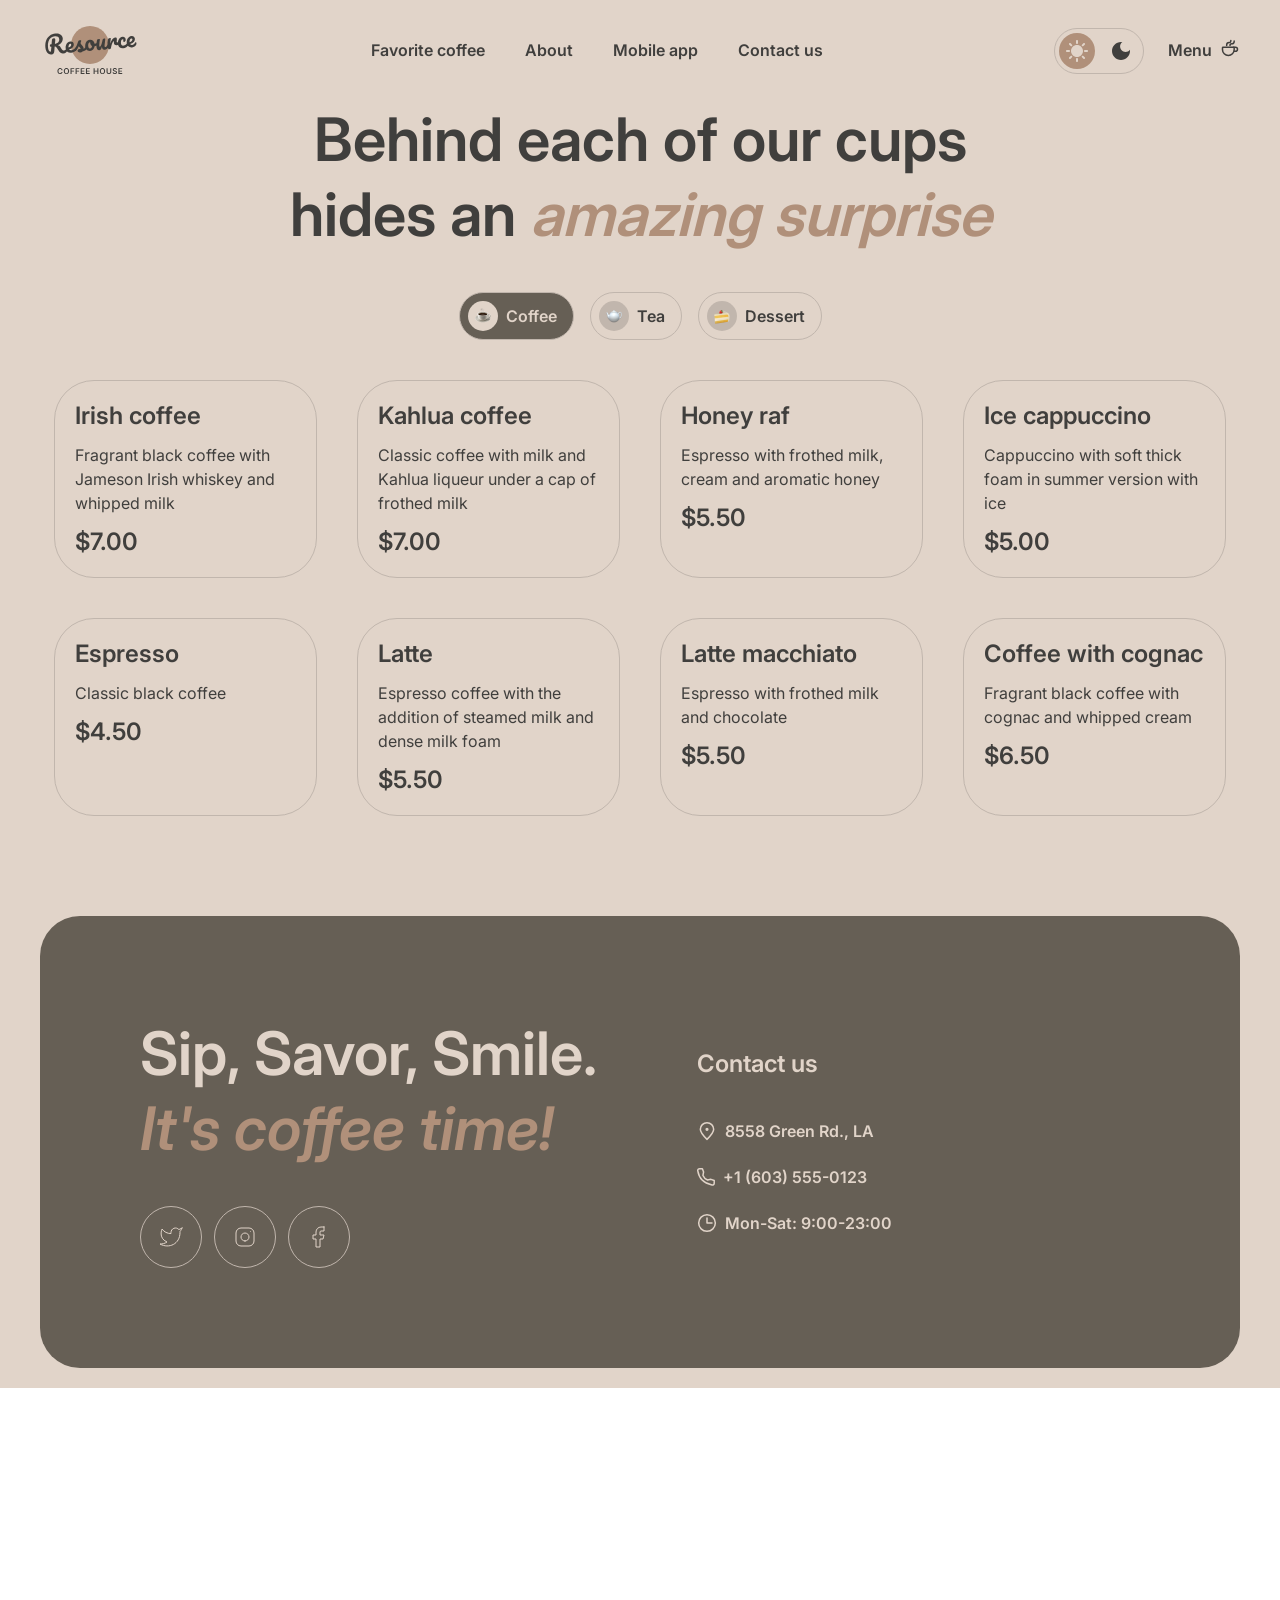
==== commit 4c8c1e9b: "feat: add product data to modal" ====
--- a/catalog.html
+++ b/catalog.html
@@ -168,102 +168,6 @@
                 </article>
                 !-->
             </div>
-            <div class="modal">
-                <div class="modal__content">
-                    <div class="modal__img">
-                        <img src="assets/images/coffee-1.jpg" alt="" class="modal__image">
-                    </div>
-                    <div class="modal__description">
-
-                        <div class="modal__main-info">
-                            <p class="modal__title">
-                                Irish coffee
-                            </p>
-
-                            <p class="modal__description-text">
-                                Fragrant black coffee with Jameson Irish whiskey and whipped milk
-                            </p>
-                        </div>
-
-                        <div class="modal__parameter">
-                            <p class="modal__parameter-title">
-                                Size
-                            </p>
-                            <div class="size-tabs">
-                                <button class="size-tabs__tab" type="button">
-                                    <span class="size-tabs__item">
-                                        S
-                                    </span>
-                                    200 ml
-                                </button>
-
-                                <button class="size-tabs__tab" type="button">
-                                    <span class="size-tabs__item">
-                                        M
-                                    </span>
-                                    300 ml
-                                </button>
-
-                                <button class="size-tabs__tab" type="button">
-                                    <span class="size-tabs__item">
-                                        L
-                                    </span>
-                                    400 ml
-                                </button>
-                            </div>
-                        </div>
-
-                        <div class="modal__parameter">
-                            <p class="modal__parameter-title">
-                                Additives
-                            </p>
-                            <div class="additives">
-                                <button class="additives__tab" type="button">
-                                    <span class="additives__tab-item">
-                                        1
-                                    </span>
-                                    Sugar
-                                </button>
-
-                                <button class="additives__tab" type="button">
-                                    <span class="additives__tab-item">
-                                        2
-                                    </span>
-                                    Cinnamon
-                                </button>
-
-                                <button class="additives__tab" type="button">
-                                    <span class="additives__tab-item">
-                                        3
-                                    </span>
-                                    Syrup
-                                </button>
-                            </div>
-                        </div>
-
-                        <div class="modal__total">
-                            <span class="modal__total-label">
-                                Total:
-                            </span>
-                            <span class="modal__total-price">
-                                $7.00
-                            </span>
-                        </div>
-
-                        <div class="modal__alert">
-                            <img src="assets/icons/info-empty.png" alt="" class="modal__alert-img">
-                            <p class="modal__alert-text">
-                                The cost is not final. Download our mobile app to see the final price and place your
-                                order. Earn loyalty points and enjoy your favorite coffee with up to 20% discount.
-                            </p>
-                        </div>
-                        <button class="modal__close-button" type="button">
-                            Close
-                        </button>
-                    </div>
-
-                </div>
-            </div>
 
             <button class="menu__refresh" type="button">
                 <img src="assets/icons/refresh.svg" alt="Load more" class="menu__refresh-img">
@@ -304,6 +208,103 @@
             </div>
         </div>
     </footer>
+    <div class="modal modal_hidden">
+        <div class="modal__content">
+            <div class="modal__img">
+                <img src="assets/images/coffee-1.jpg" alt="" class="modal__image">
+            </div>
+            <div class="modal__description">
+
+                <div class="modal__main-info">
+                    <p class="modal__title">
+                        Irish coffee
+                    </p>
+
+                    <p class="modal__description-text">
+                        Fragrant black coffee with Jameson Irish whiskey and whipped milk
+                    </p>
+                </div>
+
+                <div class="modal__parameter">
+                    <p class="modal__parameter-title">
+                        Size
+                    </p>
+                    <div class="size-tabs">
+                        <button class="size-tabs__tab" type="button">
+                            <span class="size-tabs__item">
+                                S
+                            </span>
+                            200 ml
+                        </button>
+
+                        <button class="size-tabs__tab" type="button">
+                            <span class="size-tabs__item">
+                                M
+                            </span>
+                            300 ml
+                        </button>
+
+                        <button class="size-tabs__tab" type="button">
+                            <span class="size-tabs__item">
+                                L
+                            </span>
+                            400 ml
+                        </button>
+                    </div>
+                </div>
+
+                <div class="modal__parameter">
+                    <p class="modal__parameter-title">
+                        Additives
+                    </p>
+                    <div class="additives">
+                        <button class="additives__tab" type="button">
+                            <span class="additives__tab-item">
+                                1
+                            </span>
+                            Sugar
+                        </button>
+
+                        <button class="additives__tab" type="button">
+                            <span class="additives__tab-item">
+                                2
+                            </span>
+                            Cinnamon
+                        </button>
+
+                        <button class="additives__tab" type="button">
+                            <span class="additives__tab-item">
+                                3
+                            </span>
+                            Syrup
+                        </button>
+                    </div>
+                </div>
+
+                <div class="modal__total">
+                    <span class="modal__total-label">
+                        Total:
+                    </span>
+                    <span class="modal__total-price">
+                        $7.00
+                    </span>
+                </div>
+
+                <div class="modal__alert">
+                    <img src="assets/icons/info-empty.png" alt="" class="modal__alert-img">
+                    <p class="modal__alert-text">
+                        The cost is not final. Download our mobile app to see the final price and place your
+                        order. Earn loyalty points and enjoy your favorite coffee with up to 20% discount.
+                    </p>
+                </div>
+                <button class="modal__close-button" type="button">
+                    Close
+                </button>
+            </div>
+
+        </div>
+    </div>
+
     <script type="module" src="js/catalog.js"></script>
 </body>
 
--- a/css/style.css
+++ b/css/style.css
@@ -826,6 +826,10 @@
     z-index: 100;
 }
 
+.modal_hidden {
+    display: none;
+}
+
 .modal__content {
     padding: 1.6rem;
     background-color: var(--color-text-inverse);
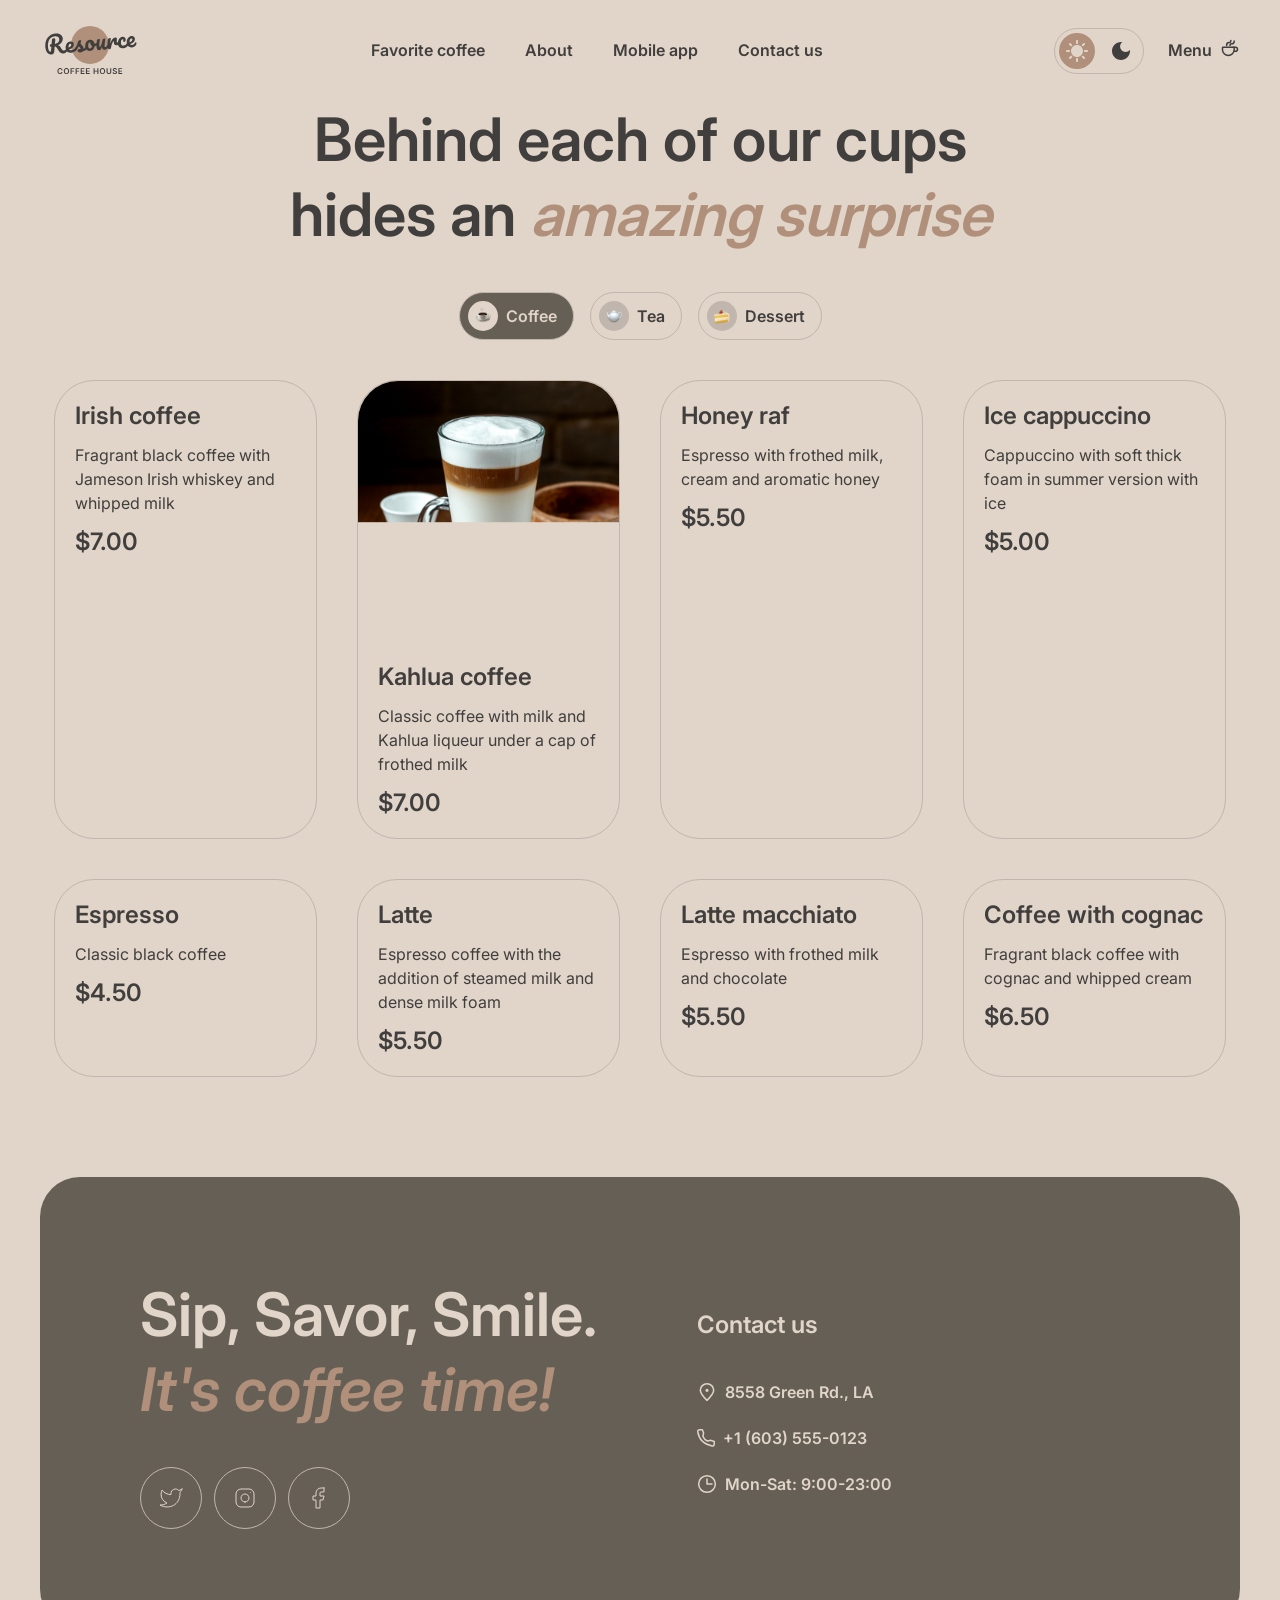
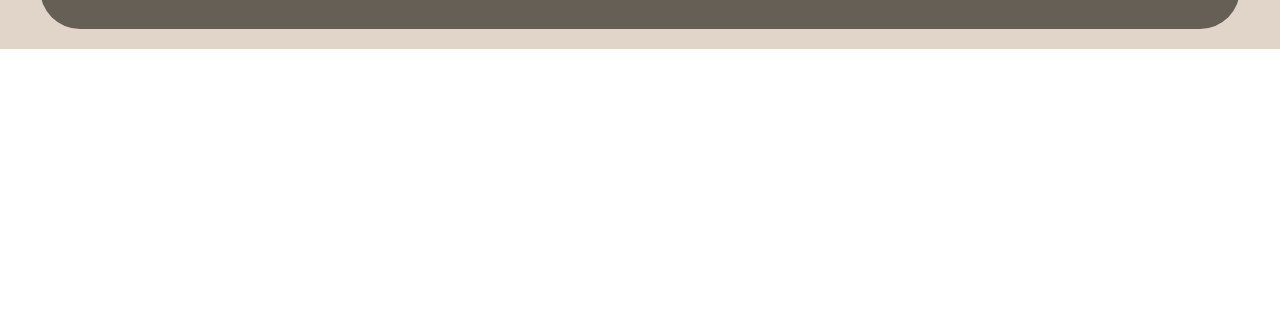
==== commit d59d680e: "fix: add burger menu image class" ====
--- a/catalog.html
+++ b/catalog.html
@@ -45,6 +45,24 @@
                     <span class="hamburger__line"></span>
                 </button>
             </div>
+
+            <div class="burger-menu">
+                <ul class="burger-menu__list">
+                    <li class="burger-menu__item"><a href="index.html#favorite-coffee"
+                            class="burger-menu__link">Favorite
+                            coffee</a></li>
+                    <li class="burger-menu__item"><a href="index.html#about" class="burger-menu__link">About</a></li>
+                    <li class="burger-menu__item"><a href="index.html#mobile-app" class="burger-menu__link">Mobile
+                            app</a>
+                    </li>
+                    <li class="burger-menu__item"><a href="#contact-us" class="burger-menu__link">Contact us</a>
+                    </li>
+                    <li class="burger-menu__item"><a href="catalog.html"
+                            class="burger-menu__link burger-menu__menu">Menu<img src="assets/icons/coffee-cup.svg"
+                                alt="coffee-cup" class="burger-menu__image"></a></li>
+                </ul>
+            </div>
+
         </div>
     </header>
 
@@ -306,6 +324,7 @@
     </div>
 
     <script type="module" src="js/catalog.js"></script>
+    <script src="js/burger.js"></script>
 </body>
 
 </html>
--- a/css/style.css
+++ b/css/style.css
@@ -3,6 +3,7 @@
     --color-background-page: #E1D4C9;
     --color-background-container: #665F55;
     --background-overlay: rgba(64, 63, 61, 0.8);
+    --color-dark-background: #292826;
 
     /* text */
     --color-text-primary: #403F3D;
@@ -770,10 +771,16 @@
         position: absolute;
         background-color: var(--color-background-container);
         width: 1.8rem;
-        height: 0.2rem;
+        height: 0.1rem;
         top: 2.6rem;
         left: 1.3rem;
-    }
+
+        color: var(--color-text-primary);
+
+        transition: transform 0.3s;
+    }
+
+    transition: transform 0.3s;
 }
 
 .hamburger__line {
@@ -781,9 +788,12 @@
     position: absolute;
     background-color: var(--color-background-container);
     width: 1.8rem;
-    height: 0.3rem;
+    height: 0.1rem;
     top: 1.6rem;
     left: 1.3rem;
+    color: var(--color-text-primary);
+
+    transition: transform 0.3s;
 }
 
 .menu__refresh {
@@ -947,6 +957,11 @@
     transition: background-color 0.3s, color 0.3s;
 }
 
+.size-tabs__tab_active {
+    background-color: var(--color-background-container);
+    color: var(--color-text-inverse);
+}
+
 .size-tabs {
     display: flex;
     gap: 0.8rem;
@@ -970,6 +985,10 @@
     color: var(--color-text-inverse);
 }
 
+.size-tabs__item_active {
+    background-color: var(--color-text-inverse);
+}
+
 .size-tabs__tab:hover .size-tabs__item {
     background-color: var(--color-text-inverse);
 }
@@ -1014,14 +1033,27 @@
     transition: background-color 0.3s;
 }
 
-.additives__tab:hover {
+.additives__tab:hover:not(.additives__tab_active) {
+    /*  background-color: var(--color-background-container);
+    color: var(--color-text-inverse);
+    */
+    border-color: var(--color-dark-background);
+}
+
+.additives__tab_active {
     background-color: var(--color-background-container);
     color: var(--color-text-inverse);
 }
 
+/*
 .additives__tab:hover .additives__tab-item {
     background-color: var(--color-text-inverse);
 }
+*/
+
+.additives__tab-item_active {
+    background-color: var(--color-text-inverse);
+}
 
 .modal__total {
     font-weight: 600;
@@ -1029,6 +1061,63 @@
     line-height: 1.25;
     color: var(--color-text-primary);
 }
+
+.burger-menu {
+    display: none;
+    background-color: var(--color-background-page);
+}
+
+.body_lock {
+    overflow-y: hidden;
+}
+
+.header_open .hamburger__line {
+    transform: rotate(45deg);
+    top: 2.1rem;
+}
+
+.header_open .hamburger::after {
+    transform: rotate(-45deg);
+    top: 2.1rem;
+}
+
+.burger-menu__link {
+    font-family: inherit;
+    font-weight: 600;
+    font-size: 3.2rem;
+    line-height: 1.25;
+    color: var(--color-text-primary);
+
+    text-decoration: none;
+    cursor: pointer;
+}
+
+.burger-menu__item {
+    list-style: none;
+}
+
+.burger-menu__list {
+    display: flex;
+    flex-direction: column;
+    gap: 6rem;
+
+    padding-top: 6rem;
+    align-items: center;
+}
+
+.burger-menu__menu {
+    display: flex;
+    align-items: center;
+    gap: 1.6rem;
+
+}
+
+.burger-menu__image {
+    width: 4rem;
+    height: 4rem;
+}
+
+
 
 
 @media (max-width: 1240px) {
@@ -1103,6 +1192,27 @@
     .card_hidden {
         display: none;
     }
+
+    .burger-menu {
+        display: block;
+        position: fixed;
+        top: 8rem;
+        right: -100%;
+        width: 100%;
+        height: calc(100vh - 8rem);
+
+        opacity: 0;
+        visibility: hidden;
+
+        transition: right 0.3s, opacity 0.3s, visibility 0s 0.3s;
+    }
+
+    .header_open .burger-menu {
+        opacity: 1;
+        visibility: visible;
+        right: 0;
+        transition: right 0.3s, opacity 0.3s;
+    }
 }
 
 @media (max-width: 505px) {
